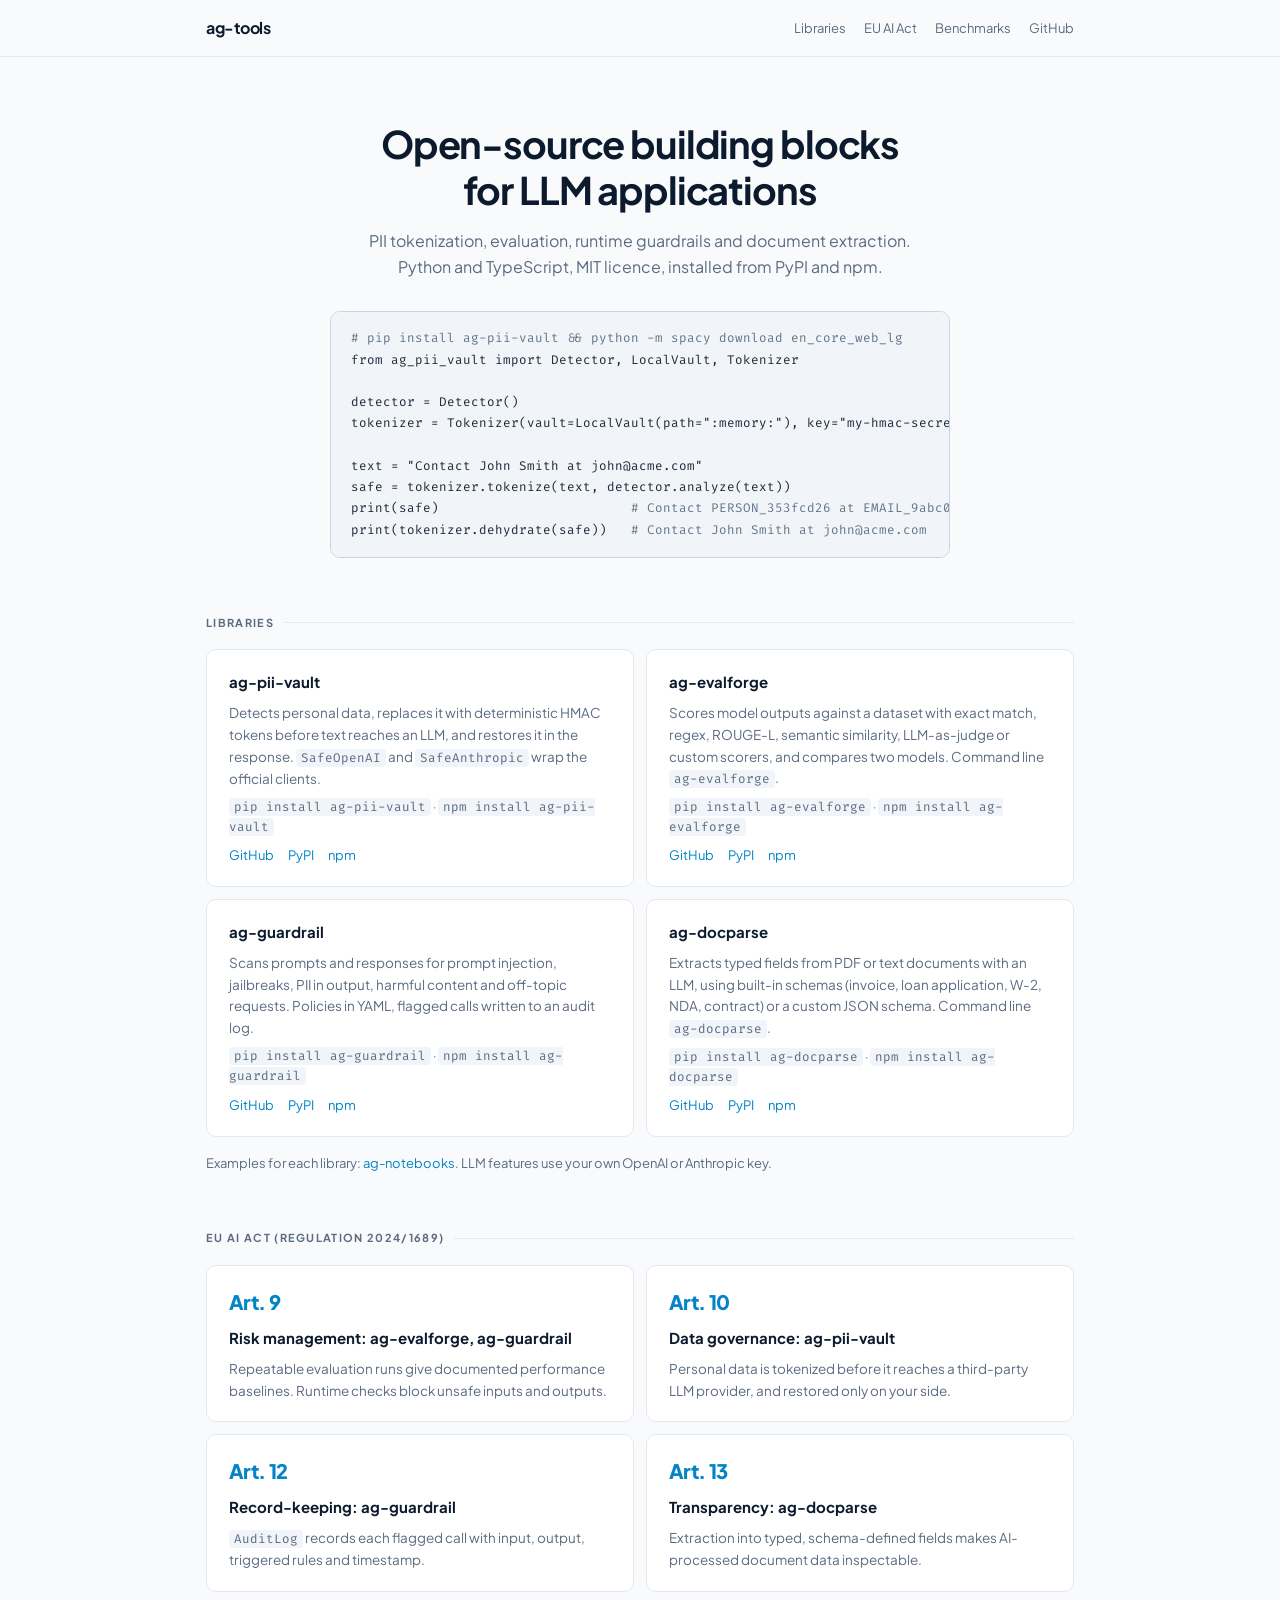
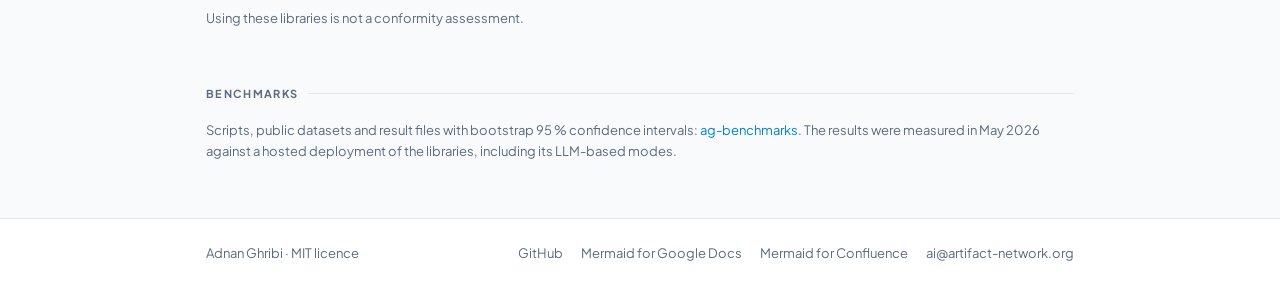
==== index.html @ 5546216b "ag-tools site" ====
<!DOCTYPE html>
<html lang="en">
<head>
  <meta charset="UTF-8" />
  <meta name="viewport" content="width=device-width, initial-scale=1.0" />
  <title>ag-tools</title>
  <meta name="description" content="Open-source Python and TypeScript libraries for LLM applications: PII tokenization, evaluation, runtime guardrails and document extraction. MIT licence." />
  <link rel="preconnect" href="https://fonts.googleapis.com" />
  <link rel="preconnect" href="https://fonts.gstatic.com" crossorigin />
  <link href="https://fonts.googleapis.com/css2?family=Plus+Jakarta+Sans:wght@400;600;700;800&family=Fira+Code:wght@400;500&display=swap" rel="stylesheet" />
  <link rel="stylesheet" href="style.css" />
</head>
<body>

<header class="navbar">
  <div class="container navbar-inner">
    <a class="logo" href="./">ag-tools</a>
    <nav class="nav-links">
      <a href="#libraries">Libraries</a>
      <a href="#eu-ai-act">EU AI Act</a>
      <a href="#benchmarks">Benchmarks</a>
      <a href="https://github.com/aghribi?tab=repositories&amp;q=ag-">GitHub</a>
    </nav>
  </div>
</header>

<main class="container">

  <section class="hero">
    <h1>Open-source building blocks<br />for LLM applications</h1>
    <p class="hero-sub">PII tokenization, evaluation, runtime guardrails and document extraction. Python and TypeScript, MIT licence, installed from PyPI and npm.</p>
    <pre class="code"><span class="dim"># pip install ag-pii-vault &amp;&amp; python -m spacy download en_core_web_lg</span>
from ag_pii_vault import Detector, LocalVault, Tokenizer

detector = Detector()
tokenizer = Tokenizer(vault=LocalVault(path=":memory:"), key="my-hmac-secret")

text = "Contact John Smith at john@acme.com"
safe = tokenizer.tokenize(text, detector.analyze(text))
print(safe)                        <span class="dim"># Contact PERSON_353fcd26 at EMAIL_9abc0eb1</span>
print(tokenizer.dehydrate(safe))   <span class="dim"># Contact John Smith at john@acme.com</span></pre>
  </section>

  <section id="libraries">
    <p class="section-label">Libraries</p>
    <div class="grid">
      <div class="card">
        <h3>ag-pii-vault</h3>
        <p>Detects personal data, replaces it with deterministic HMAC tokens before text reaches an LLM, and restores it in the response. <code>SafeOpenAI</code> and <code>SafeAnthropic</code> wrap the official clients.</p>
        <p class="install"><code>pip install ag-pii-vault</code> · <code>npm install ag-pii-vault</code></p>
        <p class="links"><a href="https://github.com/aghribi/ag-pii-vault">GitHub</a><a href="https://pypi.org/project/ag-pii-vault/">PyPI</a><a href="https://www.npmjs.com/package/ag-pii-vault">npm</a></p>
      </div>
      <div class="card">
        <h3>ag-evalforge</h3>
        <p>Scores model outputs against a dataset with exact match, regex, ROUGE-L, semantic similarity, LLM-as-judge or custom scorers, and compares two models. Command line <code>ag-evalforge</code>.</p>
        <p class="install"><code>pip install ag-evalforge</code> · <code>npm install ag-evalforge</code></p>
        <p class="links"><a href="https://github.com/aghribi/ag-evalforge">GitHub</a><a href="https://pypi.org/project/ag-evalforge/">PyPI</a><a href="https://www.npmjs.com/package/ag-evalforge">npm</a></p>
      </div>
      <div class="card">
        <h3>ag-guardrail</h3>
        <p>Scans prompts and responses for prompt injection, jailbreaks, PII in output, harmful content and off-topic requests. Policies in YAML, flagged calls written to an audit log.</p>
        <p class="install"><code>pip install ag-guardrail</code> · <code>npm install ag-guardrail</code></p>
        <p class="links"><a href="https://github.com/aghribi/ag-guardrail">GitHub</a><a href="https://pypi.org/project/ag-guardrail/">PyPI</a><a href="https://www.npmjs.com/package/ag-guardrail">npm</a></p>
      </div>
      <div class="card">
        <h3>ag-docparse</h3>
        <p>Extracts typed fields from PDF or text documents with an LLM, using built-in schemas (invoice, loan application, W-2, NDA, contract) or a custom JSON schema. Command line <code>ag-docparse</code>.</p>
        <p class="install"><code>pip install ag-docparse</code> · <code>npm install ag-docparse</code></p>
        <p class="links"><a href="https://github.com/aghribi/ag-docparse">GitHub</a><a href="https://pypi.org/project/ag-docparse/">PyPI</a><a href="https://www.npmjs.com/package/ag-docparse">npm</a></p>
      </div>
    </div>
    <p class="note">Examples for each library: <a href="https://github.com/aghribi/ag-notebooks">ag-notebooks</a>. LLM features use your own OpenAI or Anthropic key.</p>
  </section>

  <section id="eu-ai-act">
    <p class="section-label">EU AI Act (Regulation 2024/1689)</p>
    <div class="grid">
      <div class="card">
        <span class="art">Art. 9</span>
        <h3>Risk management: ag-evalforge, ag-guardrail</h3>
        <p>Repeatable evaluation runs give documented performance baselines. Runtime checks block unsafe inputs and outputs.</p>
      </div>
      <div class="card">
        <span class="art">Art. 10</span>
        <h3>Data governance: ag-pii-vault</h3>
        <p>Personal data is tokenized before it reaches a third-party LLM provider, and restored only on your side.</p>
      </div>
      <div class="card">
        <span class="art">Art. 12</span>
        <h3>Record-keeping: ag-guardrail</h3>
        <p><code>AuditLog</code> records each flagged call with input, output, triggered rules and timestamp.</p>
      </div>
      <div class="card">
        <span class="art">Art. 13</span>
        <h3>Transparency: ag-docparse</h3>
        <p>Extraction into typed, schema-defined fields makes AI-processed document data inspectable.</p>
      </div>
    </div>
    <p class="note">Using these libraries is not a conformity assessment.</p>
  </section>

  <section id="benchmarks">
    <p class="section-label">Benchmarks</p>
    <p class="note" style="margin-top:0">Scripts, public datasets and result files with bootstrap 95&nbsp;% confidence intervals: <a href="https://github.com/aghribi/ag-benchmarks">ag-benchmarks</a>. The results were measured in May 2026 against a hosted deployment of the libraries, including its LLM-based modes.</p>
  </section>

</main>

<footer>
  <div class="container footer-inner">
    <span>Adnan Ghribi · MIT licence</span>
    <div class="footer-links">
      <a href="https://github.com/aghribi?tab=repositories&amp;q=ag-">GitHub</a>
      <a href="apps/mermaid-docs/">Mermaid for Google Docs</a>
      <a href="apps/mermaid-confluence/">Mermaid for Confluence</a>
      <a href="mailto:ai@artifact-network.org">ai@artifact-network.org</a>
    </div>
  </div>
</footer>

</body>
</html>
---- style.css ----
*, *::before, *::after { box-sizing: border-box; margin: 0; padding: 0; }

:root {
  --bg: #f9fafb;
  --surface: #ffffff;
  --border: #e2e8f0;
  --border-hover: #7dd3fc;
  --text: #0c1a2e;
  --muted: #5b6b80;
  --accent: #0284c7;
  --accent-dim: rgba(14, 165, 233, 0.10);
  --accent-border: rgba(14, 165, 233, 0.25);
  --nav-bg: rgba(249, 250, 251, 0.92);
  --code-bg: #f1f5f9;
  --code-border: #cbd5e1;
  --code-text: #1e293b;
  --code-dim: #64748b;
  --radius: 10px;
  --font: 'Plus Jakarta Sans', -apple-system, BlinkMacSystemFont, "Segoe UI", Helvetica, Arial, sans-serif;
  --font-mono: 'Fira Code', 'SF Mono', Menlo, monospace;
}

@media (prefers-color-scheme: dark) {
  :root {
    --bg: #030712;
    --surface: #050d1a;
    --border: #13263a;
    --border-hover: #1e3a5f;
    --text: #f0f9ff;
    --muted: #8a9bb0;
    --accent: #38bdf8;
    --nav-bg: rgba(3, 7, 18, 0.92);
    --code-bg: #050d1a;
    --code-border: #13263a;
    --code-text: #bae6fd;
    --code-dim: #64748b;
  }
}

html { scroll-behavior: smooth; }
body {
  background: var(--bg); color: var(--text); font-family: var(--font);
  font-size: 15px; line-height: 1.6; min-height: 100vh;
  display: flex; flex-direction: column; -webkit-font-smoothing: antialiased;
}
a { color: var(--accent); text-decoration: none; }
a:hover { text-decoration: underline; }
code, pre { font-family: var(--font-mono); }
code { font-size: 12.5px; background: var(--code-bg); padding: 1px 5px; border-radius: 4px; }

.container { width: 100%; max-width: 900px; margin: 0 auto; padding: 0 16px; }

.navbar {
  position: sticky; top: 0; z-index: 50; background: var(--nav-bg);
  backdrop-filter: blur(12px); -webkit-backdrop-filter: blur(12px);
  border-bottom: 1px solid var(--border);
}
.navbar-inner { display: flex; align-items: center; justify-content: space-between; height: 56px; gap: 16px; }
.logo { font-size: 16px; font-weight: 700; letter-spacing: -0.03em; color: var(--text); }
.logo:hover { text-decoration: none; }
.nav-links { display: flex; gap: 18px; flex-wrap: wrap; justify-content: flex-end; }
.nav-links a { font-size: 13px; color: var(--muted); }
.nav-links a:hover { color: var(--text); text-decoration: none; }

.hero { padding: 64px 0 56px; text-align: center; }
h1 { font-size: clamp(26px, 5vw, 38px); font-weight: 700; letter-spacing: -0.03em; line-height: 1.2; margin-bottom: 16px; }
.hero-sub { font-size: 16px; color: var(--muted); max-width: 580px; margin: 0 auto 32px; }

pre.code {
  background: var(--code-bg); border: 1px solid var(--code-border); border-radius: var(--radius);
  padding: 16px 20px; text-align: left; font-size: 12.5px; line-height: 1.7;
  color: var(--code-text); overflow-x: auto; max-width: 620px; margin: 0 auto;
}
pre.code .dim { color: var(--code-dim); }

section { padding-bottom: 56px; }
.section-label {
  font-size: 11px; font-weight: 700; letter-spacing: 0.12em; text-transform: uppercase;
  color: var(--muted); margin-bottom: 18px; display: flex; align-items: center; gap: 10px;
}
.section-label::after { content: ""; flex: 1; height: 1px; background: var(--border); }

.grid { display: grid; grid-template-columns: repeat(2, 1fr); gap: 12px; }
.card {
  background: var(--surface); border: 1px solid var(--border); border-radius: var(--radius);
  padding: 20px 22px; display: flex; flex-direction: column; gap: 8px;
}
.card h3 { font-size: 15px; font-weight: 700; }
.card p { font-size: 13.5px; color: var(--muted); }
.card .install { font-size: 12px; }
.card .links { font-size: 13px; display: flex; gap: 14px; margin-top: auto; }
.card .art { font-size: 20px; font-weight: 800; color: var(--accent); letter-spacing: -0.03em; }
.note { font-size: 13px; color: var(--muted); margin-top: 16px; }

footer { margin-top: auto; border-top: 1px solid var(--border); padding: 24px 0; background: var(--surface); }
.footer-inner { display: flex; justify-content: space-between; flex-wrap: wrap; gap: 12px; font-size: 13px; color: var(--muted); }
.footer-links { display: flex; gap: 18px; flex-wrap: wrap; }
.footer-links a { color: var(--muted); }

/* App info pages */
.page { padding: 40px 0 72px; }
.page h1 { font-size: clamp(24px, 4vw, 32px); margin-bottom: 8px; }
.lead { color: var(--muted); margin-bottom: 32px; }
.page h2 { font-size: 17px; font-weight: 700; margin: 32px 0 12px; padding-bottom: 8px; border-bottom: 1px solid var(--border); }
.page p { color: var(--muted); margin-bottom: 12px; }
.page p strong { color: var(--text); font-weight: 600; }

@media (max-width: 640px) {
  .grid { grid-template-columns: 1fr; }
  .hero { padding: 40px 0 40px; }
}
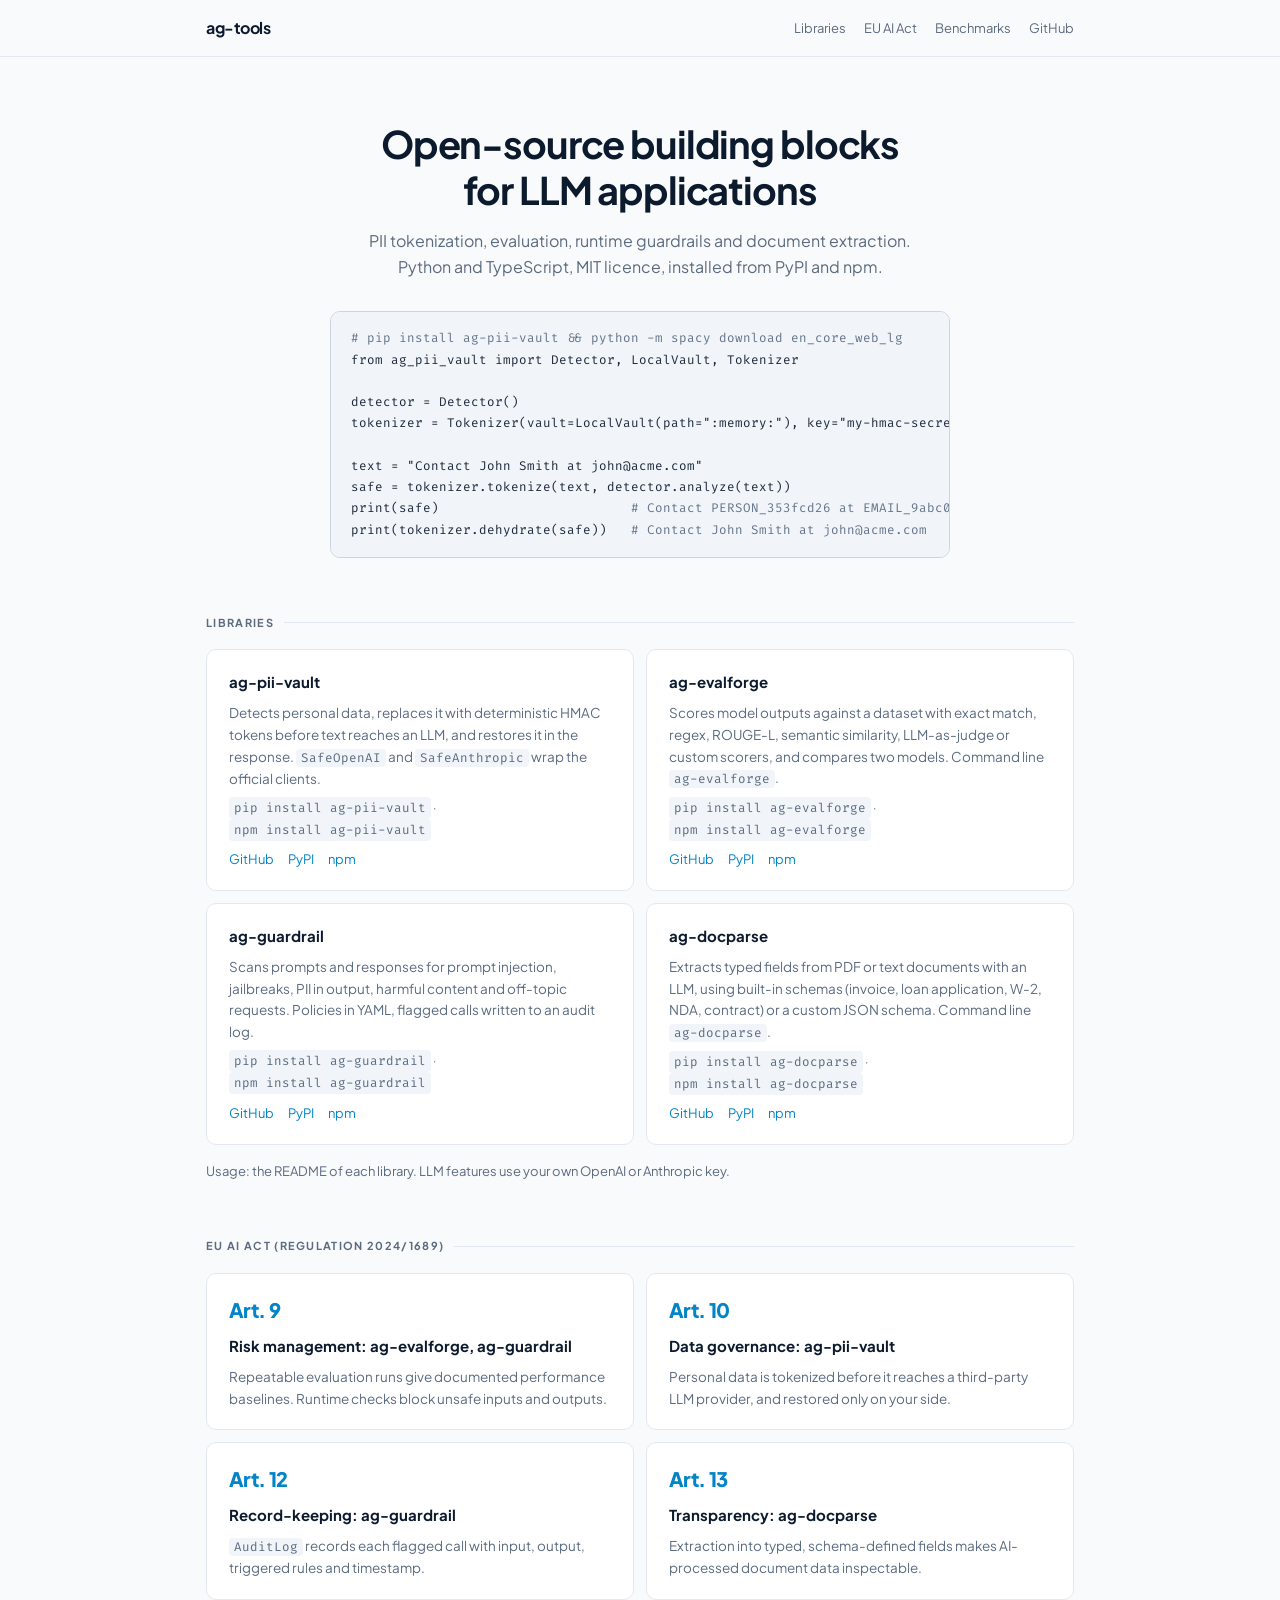
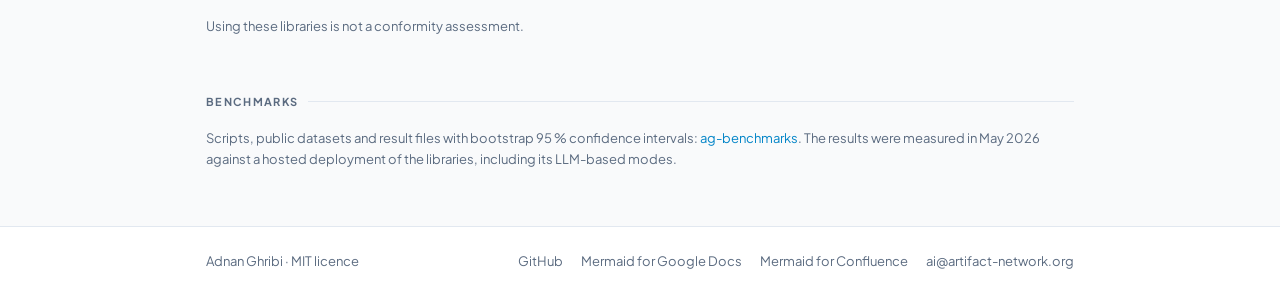
==== commit 23d88ac2: "Point to the library READMEs for usage" ====
--- a/index.html
+++ b/index.html
@@ -69,7 +69,7 @@
         <p class="links"><a href="https://github.com/aghribi/ag-docparse">GitHub</a><a href="https://pypi.org/project/ag-docparse/">PyPI</a><a href="https://www.npmjs.com/package/ag-docparse">npm</a></p>
       </div>
     </div>
-    <p class="note">Examples for each library: <a href="https://github.com/aghribi/ag-notebooks">ag-notebooks</a>. LLM features use your own OpenAI or Anthropic key.</p>
+    <p class="note">Usage: the README of each library. LLM features use your own OpenAI or Anthropic key.</p>
   </section>
 
   <section id="eu-ai-act">
--- a/style.css
+++ b/style.css
@@ -56,7 +56,7 @@
   border-bottom: 1px solid var(--border);
 }
 .navbar-inner { display: flex; align-items: center; justify-content: space-between; height: 56px; gap: 16px; }
-.logo { font-size: 16px; font-weight: 700; letter-spacing: -0.03em; color: var(--text); }
+.logo { white-space: nowrap; font-size: 16px; font-weight: 700; letter-spacing: -0.03em; color: var(--text); }
 .logo:hover { text-decoration: none; }
 .nav-links { display: flex; gap: 18px; flex-wrap: wrap; justify-content: flex-end; }
 .nav-links a { font-size: 13px; color: var(--muted); }
@@ -88,6 +88,7 @@
 .card h3 { font-size: 15px; font-weight: 700; }
 .card p { font-size: 13.5px; color: var(--muted); }
 .card .install { font-size: 12px; }
+.card .install code { display: inline-block; }
 .card .links { font-size: 13px; display: flex; gap: 14px; margin-top: auto; }
 .card .art { font-size: 20px; font-weight: 800; color: var(--accent); letter-spacing: -0.03em; }
 .note { font-size: 13px; color: var(--muted); margin-top: 16px; }
@@ -98,7 +99,8 @@
 .footer-links a { color: var(--muted); }
 
 /* App info pages */
-.page { padding: 40px 0 72px; }
+.page { padding-top: 40px; padding-bottom: 72px; }
+.page section { padding-bottom: 0; }
 .page h1 { font-size: clamp(24px, 4vw, 32px); margin-bottom: 8px; }
 .lead { color: var(--muted); margin-bottom: 32px; }
 .page h2 { font-size: 17px; font-weight: 700; margin: 32px 0 12px; padding-bottom: 8px; border-bottom: 1px solid var(--border); }
@@ -108,4 +110,6 @@
 @media (max-width: 640px) {
   .grid { grid-template-columns: 1fr; }
   .hero { padding: 40px 0 40px; }
+  .nav-links { gap: 12px; }
+  .nav-links a { font-size: 12px; }
 }
